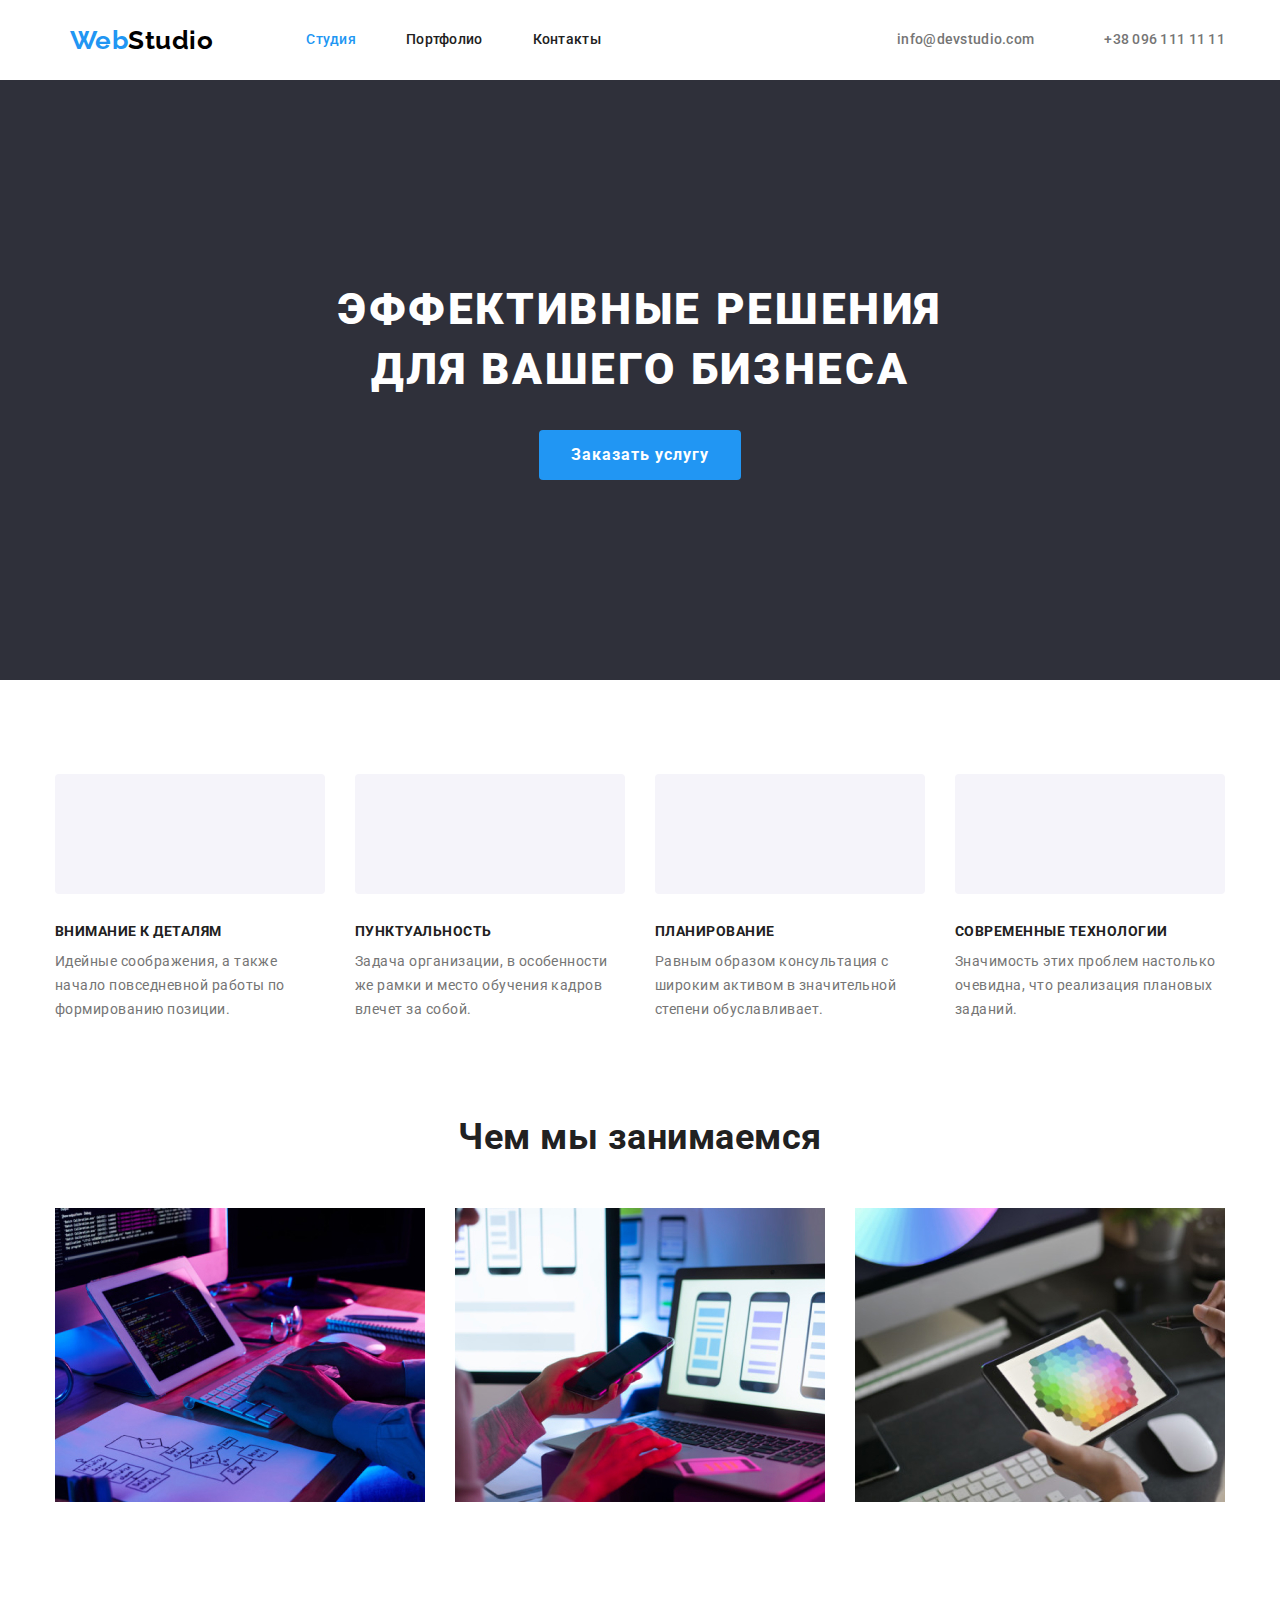
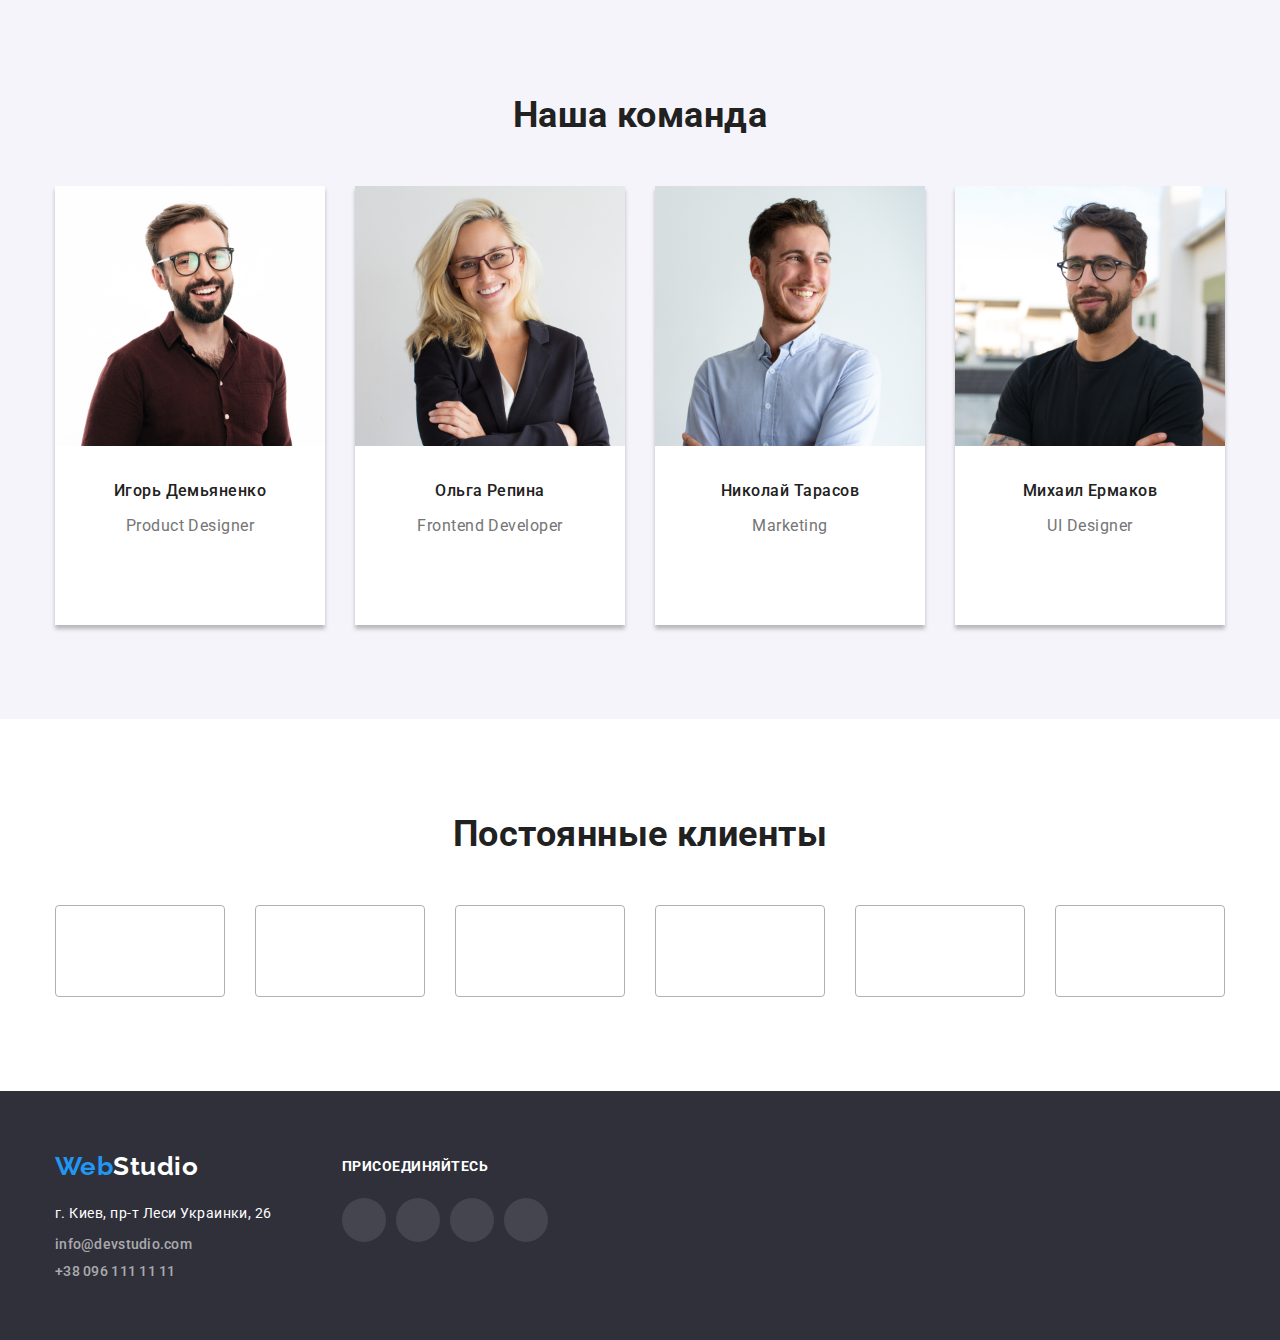
==== index.html @ ff14a5ec "inital commit" ====
<!DOCTYPE html>
<html lang="ru">

<head>
  <meta charset="UTF-8" />
  <meta http-equiv="X-UA-Compatible" content="IE=edge" />
  <meta name="viewport" content="width=device-width, initial-scale=1.0" />
  <title>Portfolio</title>
  <link href="https://fonts.googleapis.com/css2?family=Raleway:wght@700&family=Roboto:wght@400;500;700;900&display=swap"
    rel="stylesheet" />
  <link rel="stylesheet"
    href="https://cdnjs.cloudflare.com/ajax/libs/modern-normalize/1.0.0/modern-normalize.min.css" />
  <link rel="stylesheet" href="./css/styles.css" />
</head>

<body>
  <header>
    <div class="header-line">
      <div class="page-header container">
        <!--main navigation-->
        <nav class="container main-nav">
          <a class="logo" href="./index.html"><span class="logo-first">Web</span><span
              class="logo-second-header">Studio</span>
          </a>
          <ul class="site-nav list">
            <li class="item"><a href="" class="link current">Студия</a></li>
            <li class="item"><a href="./portfolio.html">Портфолио</a></li>
            <li class="item"><a href="">Контакты</a></li>
          </ul>
        </nav>
        <!--contact information-->
        <ul class="container contacts list">
          <li class="contact-info">
            <a class="address-link" href="mailto:info@devstudio.com">
              <svg class="address-icon">
                <use href="./images/photo-icons/sprite.svg#icon-envelope"></use>
              </svg>
              info@devstudio.com</a>
          </li>
          <li class="contact-info">
            <a class="address-link" href="tel:+380961111111">
              <svg class="address-icon-2">
                <use href="./images/photo-icons/sprite.svg#icon-smartphone"></use>
              </svg>
              +38 096 111 11 11</a>
          </li>
        </ul>
      </div>
    </div>
  </header>
  <main>
    <!--hero-->
    <section class="hero-section">
      <h1 class="hero-title">
        Эффективные решения <br />
        для вашего бизнеса
      </h1>
      <button type="button" class="button primary">Заказать услугу</button>
    </section>
    <!--necessary skills-->
    <section class="section">
      <div class="container">
        <h2 class="section-title visually-hidden">Необходимые навыки</h2>
        <ul class="skills list">
          <li class="skills-item">
            <div class="skills-item-img">
              <a href="" class="" target="_blank" rel="noopener noreferrer">
                <svg class="skills-item-svg" width="70" height="70">
                  <use href="./images/photo-icons/sprite.svg#icon-antenna"></use>
                </svg>
              </a>
            </div>
            <h3 class="title">Внимание к деталям</h3>
            <p class="necessary-skills">
              Идейные соображения, а также начало повседневной работы по
              формированию позиции.
            </p>
          </li>
          <li class="skills-item">
            <div class="skills-item-img">
              <a href="" class="" target="_blank" rel="noopener noreferrer">
                <svg class="skills-item-svg" width="70" height="70">
                  <use href="./images/photo-icons/sprite.svg#icon-clock"></use>
                </svg>
              </a>
            </div>
            <h3 class="title">Пунктуальность</h3>
            <p class="necessary-skills">
              Задача организации, в особенности же рамки и место обучения
              кадров влечет за собой.
            </p>
          </li>
          <li class="skills-item">
            <div class="skills-item-img">
              <a href="" class="" target="_blank" rel="noopener noreferrer">
                <svg class="skills-item-svg" width="70" height="70">
                  <use href="./images/photo-icons/sprite.svg#icon-diagram"></use>
                </svg>
              </a>
            </div>
            <h3 class="title">Планирование</h3>
            <p class="necessary-skills">
              Равным образом консультация с широким активом в значительной
              степени обуславливает.
            </p>
          </li>
          <li class="skills-item">
            <div class="skills-item-img">
              <a href="" class="" target="_blank" rel="noopener noreferrer">
                <svg class="skills-item-svg" width="70" height="70">
                  <use href="./images/photo-icons/sprite.svg#icon-astronaut"></use>
                </svg>
              </a>
            </div>
            <h3 class="title">Современные технологии</h3>
            <p class="necessary-skills">
              Значимость этих проблем настолько очевидна, что реализация
              плановых заданий.
            </p>
          </li>
        </ul>
      </div>
    </section>
    <!--main employments-->
    <section class="section-employments">
      <div class="container">
        <h2 class="section-title">Чем мы занимаемся</h2>
        <ul class="employments list">
          <li class="employments-item">
            <img src="./image/studia/photo1.img.jpg" alt="Иллюстрация верстки" width="370" />
          </li>
          <li class="employments-item">
            <img src="./image/studia/photo2.img.jpg" alt="Иллюстрация мобильного приложения" width="370" />
          </li>
          <li class="employments-item">
            <img src="./image/studia/photo3.img.jpg" alt="Иллюстрация применения стилей" width="370" />
          </li>
        </ul>
      </div>
    </section>
    <!--our team-->
    <section class="section team">
      <div class="container">
        <h2 class="section-title">Наша команда</h2>
        <ul class="team list">
          <li class="team-item">
            <img src="./image/studia/photo4.img.jpg" alt="" width="270" />
            <div class="team-text">
              <h3 class="list-title">Игорь Демьяненко</h3>
              <p class="team-about">Product Designer</p>
              <ul class="social-icons list">
                <li class="social-icons-item">
                  <a href="" class="social-icons-link" target="_blank" rel="noopener noreferrer">
                    <svg class="social-icons-svg">
                      <use href="./images/photo-icons/sprite.svg#icon-instagram"></use>
                    </svg>
                  </a>
                </li>
                <li class="social-icons-item">
                  <a href="" class="social-icons-link" target="_blank" rel="noopener noreferrer">
                    <svg class="social-icons-svg">
                      <use href="./images/photo-icons/sprite.svg#icon-twitter"></use>
                    </svg>
                  </a>
                </li>
                <li class="social-icons-item">
                  <a href="" class="social-icons-link" target="_blank" rel="noopener noreferrer">
                    <svg class="social-icons-svg">
                      <use href="./images/photo-icons/sprite.svg#icon-facebook"></use>
                    </svg>
                  </a>
                </li>
                <li class="social-icons-item">
                  <a href="" class="social-icons-link" target="_blank" rel="noopener noreferrer">
                    <svg class="social-icons-svg">
                      <use href="./images/photo-icons/sprite.svg#icon-linkedin"></use>
                    </svg>
                  </a>
                </li>
              </ul>
            </div>
          </li>
          <li class="team-item">
            <img src="./image/studia/photo5.img.jpg" alt="" width="270" />
            <div class="team-text">
              <h3 class="list-title">Ольга Репина</h3>
              <p class="team-about">Frontend Developer</p>
              <ul class="social-icons list">
                <li class="social-icons-item">
                  <a href="" class="social-icons-link" target="_blank" rel="noopener noreferrer">
                    <svg class="social-icons-svg">
                      <use href="./images/photo-icons/sprite.svg#icon-instagram"></use>
                    </svg>
                  </a>
                </li>
                <li class="social-icons-item">
                  <a href="" class="social-icons-link" target="_blank" rel="noopener noreferrer">
                    <svg class="social-icons-svg">
                      <use href="./images/photo-icons/sprite.svg#icon-twitter"></use>
                    </svg>
                  </a>
                </li>
                <li class="social-icons-item">
                  <a href="" class="social-icons-link" target="_blank" rel="noopener noreferrer">
                    <svg class="social-icons-svg">
                      <use href="./images/photo-icons/sprite.svg#icon-facebook"></use>
                    </svg>
                  </a>
                </li>
                <li class="social-icons-item">
                  <a href="" class="social-icons-link" target="_blank" rel="noopener noreferrer">
                    <svg class="social-icons-svg">
                      <use href="./images/photo-icons/sprite.svg#icon-linkedin"></use>
                    </svg>
                  </a>
                </li>
              </ul>
            </div>
          </li>
          <li class="team-item">
            <img src="./image/studia/photo6.img.jpg" alt="" width="270" />
            <div class="team-text">
              <h3 class="list-title">Николай Тарасов</h3>
              <p class="team-about">Marketing</p>
              <ul class="social-icons list">
                <li class="social-icons-item">
                  <a href="" class="social-icons-link" target="_blank" rel="noopener noreferrer">
                    <svg class="social-icons-svg">
                      <use href="./images/photo-icons/sprite.svg#icon-instagram"></use>
                    </svg>
                  </a>
                </li>
                <li class="social-icons-item">
                  <a href="" class="social-icons-link" target="_blank" rel="noopener noreferrer">
                    <svg class="social-icons-svg">
                      <use href="./images/photo-icons/sprite.svg#icon-twitter"></use>
                    </svg>
                  </a>
                </li>
                <li class="social-icons-item">
                  <a href="" class="social-icons-link" target="_blank" rel="noopener noreferrer">
                    <svg class="social-icons-svg">
                      <use href="./images/photo-icons/sprite.svg#icon-facebook"></use>
                    </svg>
                  </a>
                </li>
                <li class="social-icons-item">
                  <a href="" class="social-icons-link" target="_blank" rel="noopener noreferrer">
                    <svg class="social-icons-svg">
                      <use href="./images/photo-icons/sprite.svg#icon-linkedin"></use>
                    </svg>
                  </a>
                </li>
              </ul>
            </div>
          </li>
          <li class="team-item">
            <img src="./image/studia/photo7.img.jpg" alt="" width="270" />
            <div class="team-text">
              <h3 class="list-title">Михаил Ермаков</h3>
              <p class="team-about">UI Designer</p>
              <ul class="social-icons list">
                <li class="social-icons-item">
                  <a href="" class="social-icons-link" target="_blank" rel="noopener noreferrer">
                    <svg class="social-icons-svg">
                      <use href="./images/photo-icons/sprite.svg#icon-instagram"></use>
                    </svg>
                  </a>
                </li>
                <li class="social-icons-item">
                  <a href="" class="social-icons-link" target="_blank" rel="noopener noreferrer">
                    <svg class="social-icons-svg">
                      <use href="./images/photo-icons/sprite.svg#icon-twitter"></use>
                    </svg>
                  </a>
                </li>
                <li class="social-icons-item">
                  <a href="" class="social-icons-link" target="_blank" rel="noopener noreferrer">
                    <svg class="social-icons-svg">
                      <use href="./images/photo-icons/sprite.svg#icon-facebook"></use>
                    </svg>
                  </a>
                </li>
                <li class="social-icons-item">
                  <a href="" class="social-icons-link" target="_blank" rel="noopener noreferrer">
                    <svg class="social-icons-svg">
                      <use href="./images/photo-icons/sprite.svg#icon-linkedin"></use>
                    </svg>
                  </a>
                </li>
              </ul>
            </div>
          </li>
        </ul>
      </div>
      <!---->
    </section>
    <!--our clients-->
    <section class="section">
      <div class="container">
        <h2 class="section-title">Постоянные клиенты</h2>
        <ul class="our-clients list">
          <li class="our-clients-item">
            <a href="" class="our-clients-position">
              <svg class="our-clients-svg">
                <use href="./images/photo-icons/sprite.svg#icon-Logo"></use>
              </svg>
            </a>
          </li>
          <li class="our-clients-item">
            <a href="" class="our-clients-position">
              <svg class="our-clients-svg">
                <use href="./images/photo-icons/sprite.svg#icon-Logo-1"></use>
              </svg>
            </a>
          </li>
          <li class="our-clients-item">
            <a href="" class="our-clients-position">
              <svg class="our-clients-svg">
                <use href="./images/photo-icons/sprite.svg#icon-Logo-2"></use>
              </svg>
            </a>
          </li>
          <li class="our-clients-item">
            <a href="" class="our-clients-position">
              <svg class="our-clients-svg">
                <use href="./images/photo-icons/sprite.svg#icon-Logo-3"></use>
              </svg>
            </a>
          </li>
          <li class="our-clients-item">
            <a href="" class="our-clients-position">
              <svg class="our-clients-svg">
                <use href="./images/photo-icons/sprite.svg#icon-Logo-4"></use>
              </svg>
            </a>
          </li>
          <li class="our-clients-item">
            <a href="" class="our-clients-position">
              <svg class="our-clients-svg">
                <use href="./images/photo-icons/sprite.svg#icon-Logo-5"></use>
              </svg>
            </a>
          </li>
        </ul>
      </div>
    </section>
  </main>
  <footer class="footer">
    <div class="footer-line">
      <div class="footer-address">
        <a class="footer-logo" href="./index.html"><span class="logo-first">Web</span><span
            class="logo-second-footer">Studio</span></a>
        <!--contacts-->
        <address class="address">
          <p class="address-text">г. Киев, пр-т Леси Украинки, 26</p>
          <ul class="list address-item">
            <li class="address-item">
              <a href="mailto:info@devstudio.com">info@devstudio.com</a>
            </li>
            <li class="address-item">
              <a href="tel:+380961111111">+38 096 111 11 11</a>
            </li>
          </ul>
        </address>
      </div>
      <div class="footer-social-icons">
        <h3 class="title-icons">ПРИСОЕДИНЯЙТЕСЬ</h3>
        <ul class="social-icons list">
          <li class="social-icons-item">
            <a href="" class="footer-social-icons-link" target="_blank" rel="noopener noreferrer">
              <svg class="footer-social-icons-svg">
                <use href="./images/photo-icons/sprite.svg#icon-instagram"></use>
              </svg>
            </a>
          </li>
          <li class="social-icons-item">
            <a href="" class="footer-social-icons-link" target="_blank" rel="noopener noreferrer">
              <svg class="footer-social-icons-svg">
                <use href="./images/photo-icons/sprite.svg#icon-twitter"></use>
              </svg>
            </a>
          </li>
          <li class="social-icons-item">
            <a href="" class="footer-social-icons-link" target="_blank" rel="noopener noreferrer">
              <svg class="footer-social-icons-svg">
                <use href="./images/photo-icons/sprite.svg#icon-facebook"></use>
              </svg>
            </a>
          </li>
          <li class="social-icons-item">
            <a href="" class="footer-social-icons-link" target="_blank" rel="noopener noreferrer">
              <svg class="footer-social-icons-svg">
                <use href="./images/photo-icons/sprite.svg#icon-linkedin"></use>
              </svg>
            </a>
          </li>
        </ul>
      </div>
    </div>
  </footer>
</body>

</html>
---- css/styles.css ----
:root {
  --title-text-color: #212121;
  --primary-text-color: #757575;
  --accent-color: #2196f3;
  --primary-white-color: #fff;
  --primary-black-color: #000;
  --primary-background-color: #2f303a;
  --secondary-backgound: #f5f4fa;
}
html {
  box-sizing: border-box;
}
*,
*::before,
*::after {
  box-sizing: inherit;
}

body {
  color: var(--primary-text-color);
  font-family: Roboto, sans-serif;
  letter-spacing: 0.03em;
}
.visually-hidden {
  position: absolute !important;
  clip: rect(1px 1px 1px 1px);
  clip: rect(1px 1px 1px 1px);
  padding: 0 !important;
  border: 0 !important;
  height: 1px !important;
  width: 1px !important;
  overflow: hidden;
}
.container {
  width: 1200px;
  padding-left: 15px;
  padding-right: 15px;
  margin-left: auto;
  margin-right: auto;
}
/* Утилит */
.list {
  padding: 0;
  margin: 0;
  list-style: none;
}
/* logo */
.logo {
  display: block;
  font-family: Raleway, cursive;
  font-weight: 700;
  font-size: 26px;
  line-height: 1.19;
  text-decoration: none;
}
.logo-first {
  color: var(--accent-color);
}
.logo-second-header {
  color: var(--primary-black-color);
}
.logo-second-footer {
  color: var(--primary-white-color);
}
/* page header */
.header-line {
  background-color: var(--primary-white-color);
}
.page-header {
  display: flex;
  background-color: var(--primary-white-color);
}

.page-header .container {
  display: flex;
  align-items: center;
  justify-content: flex-end;
}
.main-nav {
  display: flex;
  justify-content: flex-start;
}

/* site nav */
.site-nav {
  display: flex;
  margin-left: 93px;
  margin-right: 33px;
}
.site-nav .item:not(:last-child) {
  margin-right: 50px;
}
.site-nav a {
  display: block;
  padding-top: 32px;
  padding-bottom: 32px;
  color: var(--title-text-color);
  font-style: normal;
  font-weight: 500;
  font-size: 14px;
  line-height: 1.14;
  letter-spacing: 0.02em;
  text-decoration: none;
}
.site-nav a:hover,
.site-nav a:focus {
  color: var(--accent-color);
}
.site-nav.list.address > a {
  margin-bottom: 9px;
}
.site-nav .link.current {
  color: var(--accent-color);
}
.contacts {
  display: flex;
}
.address-link {
  display: flex;
  padding-top: 32px;
  padding-bottom: 32px;
  color: var(--primary-text-color);
  font-weight: 500;
  font-size: 14px;
  line-height: 1.14;
  letter-spacing: 0.02em;
  text-decoration: none;
  align-items: center;
  justify-content: center;
}
.contacts a:hover,
.contacts a:focus {
  color: var(--accent-color);
}
.contact-info:not(:last-child) {
  margin-right: 50px;
}
.address-icon {
  width: 16px;
  height: 12px;
  margin-right: 10px;
  fill: rgba(117, 117, 117, 1);
  stroke: currentColor;
}
.address-icon-2 {
  width: 10px;
  height: 16px;
  margin-right: 10px;
  fill: rgba(117, 117, 117, 1);
  stroke: currentColor;
}
.main {
  border-top: 1px solid rgba(236, 236, 236, 1);
}
/* hero */
.hero-section {
  max-width: 1600px;
  height: 600px;
  margin-right: auto;
  margin-left: auto;
  padding-top: 200px;
  padding-bottom: 200px;
  background-image: linear-gradient(
      to right,
      rgba(47, 48, 58, 0.4),
      rgba(47, 48, 58, 0.4)
    ),
    url(../images/main-page/Img-hero.jpg);
  background-color: var(--primary-background-color);
  background-size: cover;
  text-align: center;
}
.hero-title {
  margin-top: 0;
  margin-bottom: 30px;
  color: var(--primary-white-color);
  font-weight: 900;
  font-size: 44px;
  line-height: 1.36;
  letter-spacing: 0.06em;
  text-transform: uppercase;
}
/* button */
.button {
  border-radius: 4px;
  padding: 10px 32px;
  color: var(--primary-white-color);
  background-color: var(--accent-color);
  font-family: Roboto;
  font-weight: 700;
  font-size: 16px;
  line-height: 1.87;
  letter-spacing: 0.06em;
  cursor: pointer;
  border: none;
}
.button.primary {
  color: var(--primary-white-color);
  background-color: var(--accent-color);
  border-color: var(--accent-color);
  font-family: Roboto;
}
.button.filter {
  padding: 6px 22px;
  background-color: var(--secondary-backgound);
  color: var(--title-text-color);
  font-weight: 500;
  font-size: 16px;
  line-height: 1.62;
  font-family: Roboto;
}
.button.filter:hover,
.button.filter:focus {
  background-color: var(--accent-color);
  color: var(--primary-white-color);
  border-color: var(--accent-color);
  box-shadow: 0px 2px 2px 0px rgba(0, 0, 0, 0.12);
  box-shadow: 0px 1px 2px 0px rgba(0, 0, 0, 0.08);
  box-shadow: 0px 3px 1px 0px rgba(0, 0, 0, 0.1);
}
/* section */
.section {
  padding-top: 94px;
  padding-bottom: 94px;
  justify-content: center;
}
.section-employments {
  padding-top: 0;
  padding-bottom: 94px;
}
.section.team {
  padding-top: 94px;
  padding-bottom: 94px;
  margin-bottom: 0;
  background-color: var(--secondary-backgound);
}
.title {
  margin-top: 0;
  margin-bottom: 10px;
}
.section-title {
  margin-top: 0;
  color: var(--title-text-color);
  font-weight: 700;
  font-size: 36px;
  line-height: 1.17;
  text-align: center;
  margin-bottom: 50px;
}
/* skills */
.skills .title {
  color: var(--title-text-color);
  font-weight: 700;
  font-size: 14px;
  line-height: 1.14;
  text-transform: uppercase;
}
.necessary-skills {
  font-size: 14px;
  line-height: 1.71;
}
.skills {
  display: flex;
}
.skills p {
  margin-top: 0;
  margin-bottom: 0;
}
.skills-item {
  width: 270px;
}
.skills-item:not(:last-child) {
  margin-right: 30px;
}
.skills-item-img {
  display: flex;
  justify-content: center;
  align-items: center;
  width: 270px;
  height: 120px;
  margin-bottom: 30px;
  background-color: var(--secondary-backgound);
  border-radius: 4px;
}
.skills-item-svg {
  color: var(--title-text-color);
}
/* emplouments*/
.employments {
  display: flex;
  justify-content: center;
}
.employments-item:not(:last-child) {
  margin-right: 30px;
  width: 370px;
}
/* team */
.team-about {
  margin-bottom: 16px;
  font-size: 16px;
  line-height: 1.19;
}
.list-title {
  margin-top: 0;
  color: var(--title-text-color);
  font-weight: 500;
  font-size: 16px;
  line-height: 1.19;
}
.team .list {
  display: flex;
  justify-content: center;
}
.team-item:not(:last-child) {
  margin-right: 30px;
}
.team-item {
  background-color: var(--primary-white-color);
  box-shadow: 0px 4px 4px 0px rgba(0, 0, 0, 0.25);
}
.team-text {
  padding: 30px;
  text-align: center;
}
.social-icons {
  display: inline-flex;
}
.social-icons-item:not(:last-child) {
  margin-right: 10px;
}
.social-icons-link {
  display: flex;
  align-items: center;
  justify-content: center;
  width: 44px;
  height: 44px;
  border-radius: 50%;
  background-color: var(--primary-white-color);
}
.social-icons-link:hover .social-icons-svg,
.social-icons-link:focus .social-icons-svg {
  width: 20px;
  height: 20px;
  fill: rgba(255, 255, 255, 1);
  background: rgba(33, 150, 243, 1);
}
.social-icons-link:hover,
.social-icons-link:focus {
  width: 44px;
  height: 44px;
  border-radius: 50%;
  background: rgba(33, 150, 243, 1);
}
.social-icons-svg {
  width: 20px;
  height: 20px;
  fill: #afb1b8;
}

/* our clients */
.our-clients {
  display: flex;
  align-items: center;
  justify-content: center;
}
.our-clients-item {
  width: 170px;
  height: 92px;
  border: 1px solid #afb1b8;
  border-radius: 4px;
}
.our-clients-position {
  display: flex;
  justify-content: center;
  align-items: center;
  width: 170px;
  height: 92px;
}
.our-clients-svg {
  width: 106px;
  height: 60px;
  fill: rgba(175, 177, 184, 1);
}
.our-clients-item:not(:last-child) {
  margin-right: 30px;
}
.our-clients-position:hover .our-clients-svg,
.our-clients-position:focus .our-clients-svg {
  fill: rgba(33, 150, 243, 1);
}
.our-clients-position:hover {
  border: 1px solid rgba(33, 150, 243, 1);
}
/* footer nav */
.footer-logo {
  display: block;
  margin-bottom: 20px;
  font-family: Raleway, cursive;
  font-weight: 700;
  font-size: 26px;
  line-height: 1.19;
  text-decoration: none;
}
.address-text {
  color: var(--primary-white-color);
  font-style: normal;
  margin-top: 20px;
  margin-bottom: 9px;
  font-family: Roboto;
  font-size: 14px;
  line-height: 1.7;
}
.address a {
  padding-top: 0;
  padding-bottom: 0pt;
  margin-left: 0;
  color: rgba(255, 255, 255, 0.6);
  font-style: normal;
  font-weight: 500;
  font-size: 14px;
  line-height: 1.14;
  letter-spacing: 0.02em;
  text-decoration: none;
}
.address-item:not(:last-child) {
  margin-bottom: 9px;
}
.address a:hover,
.address a:focus {
  color: var(--accent-color);
}
.footer {
  background-color: var(--primary-background-color);
}
.footer-line {
  width: 1200px;
  padding-left: 15px;
  padding-right: 15px;
  padding-top: 60px;
  padding-bottom: 60px;
  margin-right: auto;
  margin-left: auto;
  display: flex;
}
.footer-address {
  margin-right: 70px;
}
.title-icons {
  margin-top: 0;
  margin-bottom: 20px;
  padding-top: 8px;
  padding-bottom: 3px;
  font-weight: bold;
  font-size: 14px;
  line-height: 1.14;
  text-transform: uppercase;
  color: var(--primary-white-color);
}
.footer-social-icons-svg {
  width: 20px;
  height: 20px;
  fill: var(--primary-white-color);
}
.footer-social-icons-link {
  display: flex;
  align-items: center;
  justify-content: center;
  width: 44px;
  height: 44px;
  border-radius: 50%;
  background-color: rgba(255, 255, 255, 0.1);
}
.footer-social-icons-link:hover .footer-social-icons-svg,
.footer-social-icons-link:focus .footer-social-icons-svg {
  width: 20px;
  height: 20px;
  fill: rgba(255, 255, 255, 1);
  background: rgba(33, 150, 243, 1);
}
.footer-social-icons-link:hover,
.footer-social-icons-link:focus {
  width: 44px;
  height: 44px;
  border-radius: 50%;
  background: rgba(33, 150, 243, 1);
}

/* portfolio */
.list-title-portfolio {
  color: var(--title-text-color);
  font-weight: 700;
  font-size: 18px;
  line-height: 2;
  letter-spacing: 0.06em;
}
.portfolio-about {
  font-size: 16px;
  line-height: 1.87;
  color: var(--primary-text-color);
}
.section.portfolio {
  margin-bottom: 94px;
  background-color: #e5e5e5;
}
.filter.list {
  display: flex;
  margin-bottom: 50px;
}
.filter.list .list-title:not(:last-child) {
  margin-right: 8px;
}

.portfolio.list img {
  margin-bottom: 0px;
}
.portfolio.list h3 {
  margin-top: 0;
  margin-bottom: 4px;
}
.portfolio.list p {
  margin-top: 0;
  margin-bottom: 0;
}
.portfolio {
  display: flex;
  flex-wrap: wrap;
  justify-content: center;
}
.cards-item {
}
.cards-link {
  display: inline-block;
  text-decoration: none;
}
.cards-img {
}
.portfolio-item {
  width: 370px;
  margin-right: 30px;
  margin-bottom: 30px;
}
.cards-link:hover,
.cards-link:focus {
  box-shadow: 0px 4px 4px 0px rgba(0, 0, 0, 0.25);
}
.portfolio-item:nth-child(3n) {
  margin-right: 0;
}
.portfolio-item:nth-last-child(-n + 3) {
  margin-bottom: 0;
}
.box {
  border-bottom: 1px solid rgba(238, 238, 238, 1);
  border-left: 1px solid rgba(238, 238, 238, 1);
  border-right: 1px solid rgba(238, 238, 238, 1);
  box-sizing: border-box;
  padding: 20px 24px;
}
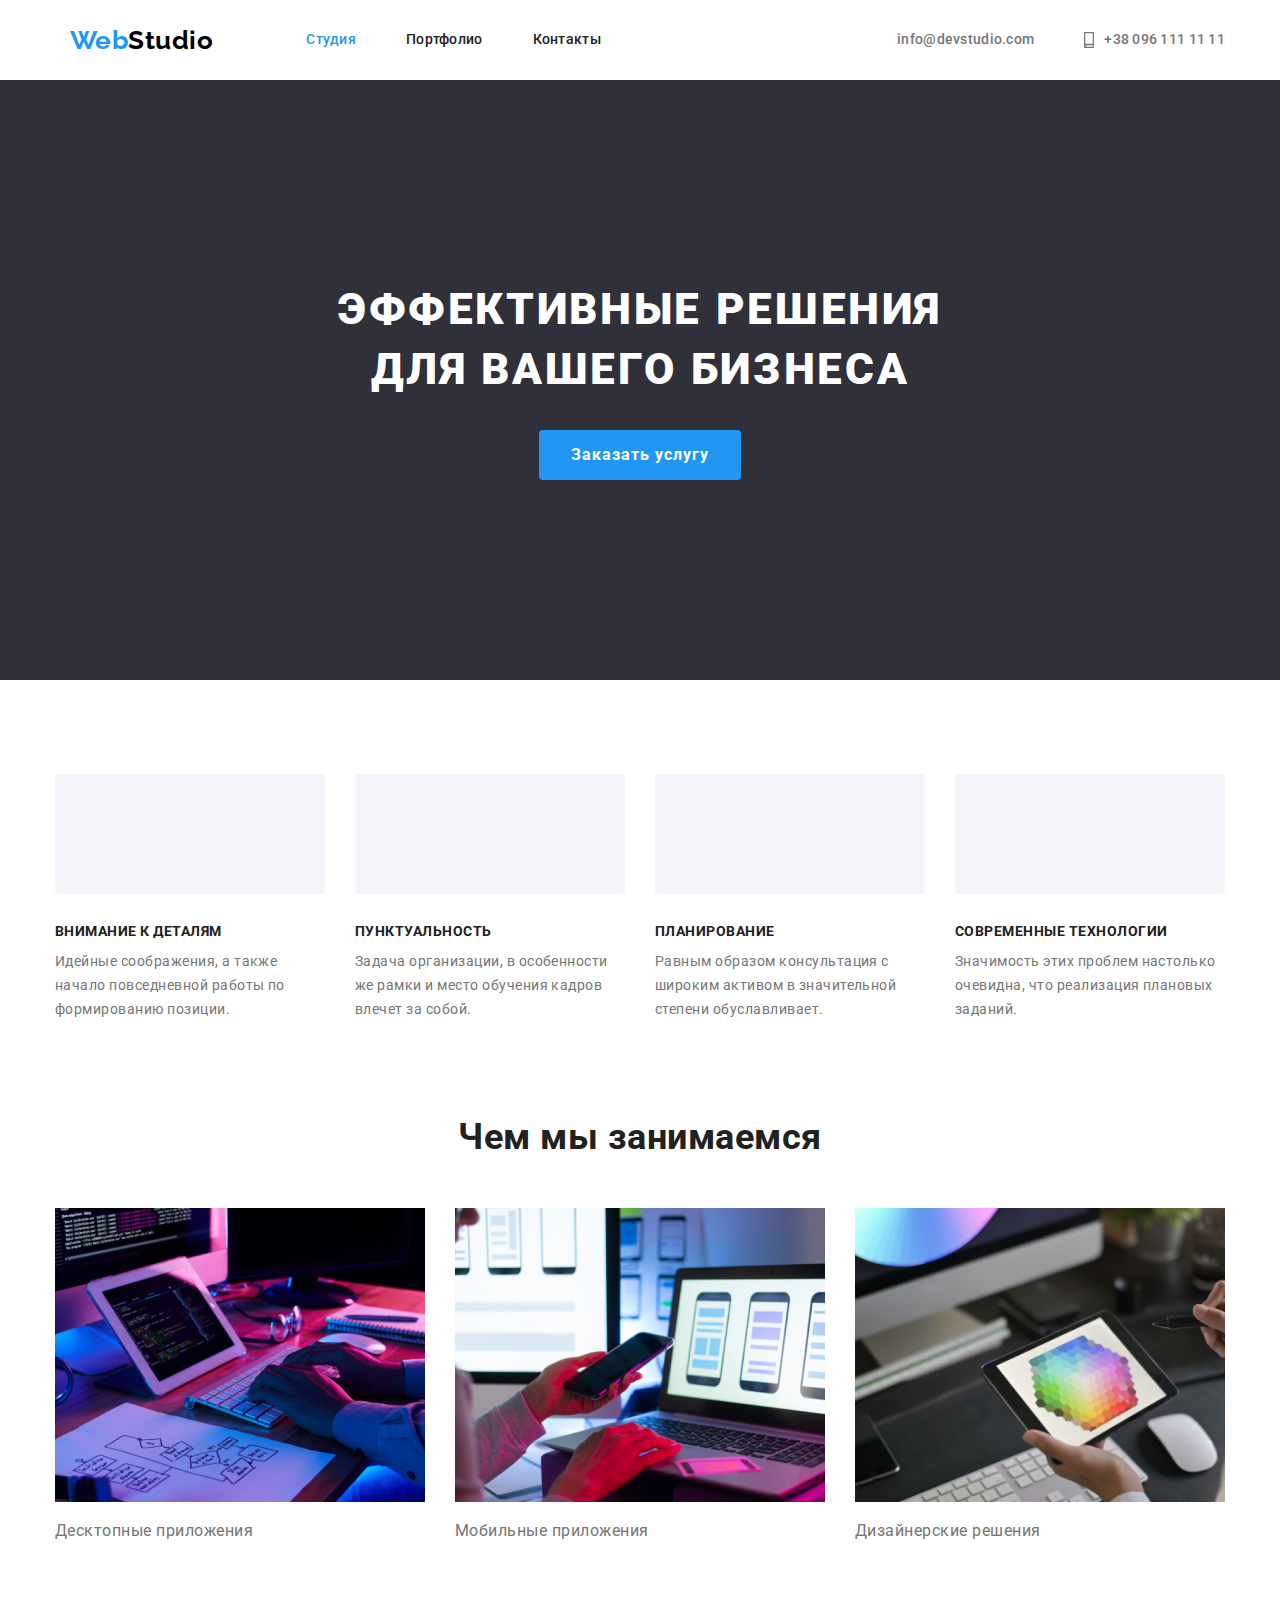
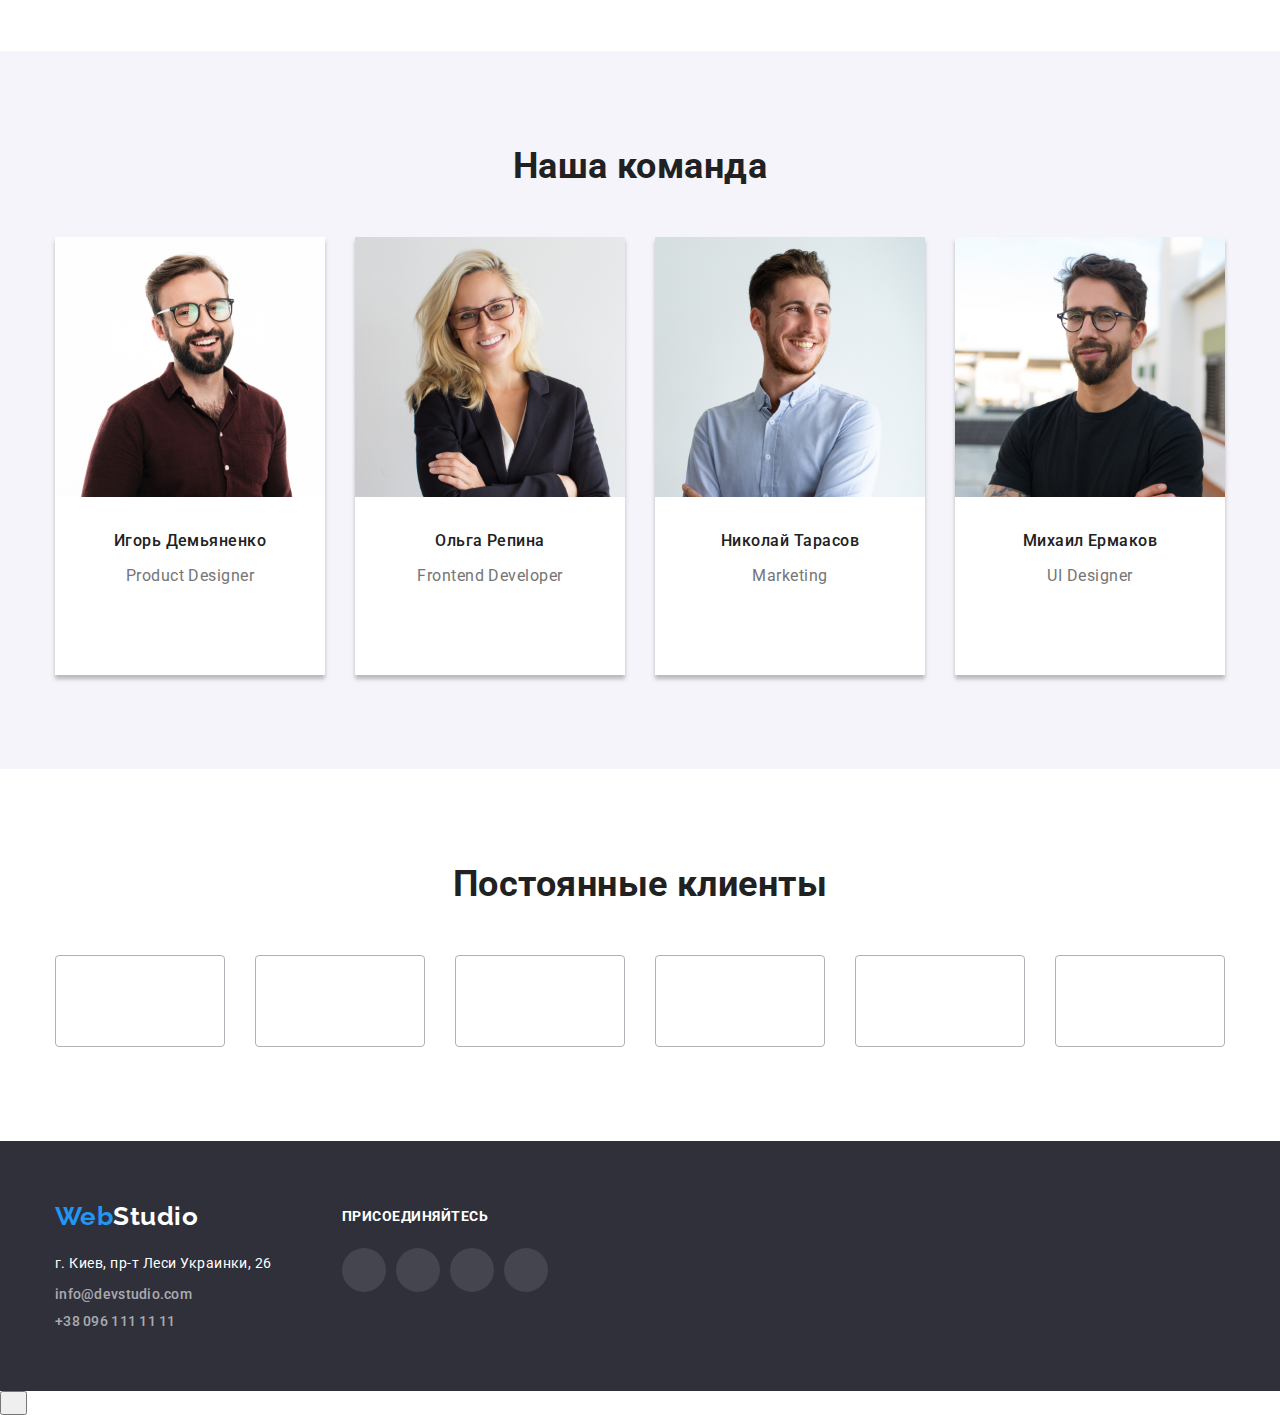
==== commit f10b5e7b: "commit" ====
--- a/index.html
+++ b/index.html
@@ -33,14 +33,14 @@
           <li class="contact-info">
             <a class="address-link" href="mailto:info@devstudio.com">
               <svg class="address-icon">
-                <use href="./images/photo-icons/sprite.svg#icon-envelope"></use>
+                <use href="./image/photo-icons/sprite.svg#icon-envelope"></use>
               </svg>
               info@devstudio.com</a>
           </li>
           <li class="contact-info">
             <a class="address-link" href="tel:+380961111111">
               <svg class="address-icon-2">
-                <use href="./images/photo-icons/sprite.svg#icon-smartphone"></use>
+                <use href="./image/photo-icons/sprite.svg#icon-smartphone"></use>
               </svg>
               +38 096 111 11 11</a>
           </li>
@@ -55,7 +55,9 @@
         Эффективные решения <br />
         для вашего бизнеса
       </h1>
-      <button type="button" class="button primary">Заказать услугу</button>
+      <button data-modal-open type="button" class="button primary button-close-imput">
+        Заказать услугу
+      </button>
     </section>
     <!--necessary skills-->
     <section class="section">
@@ -66,7 +68,7 @@
             <div class="skills-item-img">
               <a href="" class="" target="_blank" rel="noopener noreferrer">
                 <svg class="skills-item-svg" width="70" height="70">
-                  <use href="./images/photo-icons/sprite.svg#icon-antenna"></use>
+                  <use href="./image/photo-icons/sprite.svg#icon-antenna"></use>
                 </svg>
               </a>
             </div>
@@ -80,7 +82,7 @@
             <div class="skills-item-img">
               <a href="" class="" target="_blank" rel="noopener noreferrer">
                 <svg class="skills-item-svg" width="70" height="70">
-                  <use href="./images/photo-icons/sprite.svg#icon-clock"></use>
+                  <use href="./image/photo-icons/sprite.svg#icon-clock"></use>
                 </svg>
               </a>
             </div>
@@ -94,7 +96,7 @@
             <div class="skills-item-img">
               <a href="" class="" target="_blank" rel="noopener noreferrer">
                 <svg class="skills-item-svg" width="70" height="70">
-                  <use href="./images/photo-icons/sprite.svg#icon-diagram"></use>
+                  <use href="./image/photo-icons/sprite.svg#icon-diagram"></use>
                 </svg>
               </a>
             </div>
@@ -108,7 +110,7 @@
             <div class="skills-item-img">
               <a href="" class="" target="_blank" rel="noopener noreferrer">
                 <svg class="skills-item-svg" width="70" height="70">
-                  <use href="./images/photo-icons/sprite.svg#icon-astronaut"></use>
+                  <use href="./image/photo-icons/sprite.svg#icon-astronaut"></use>
                 </svg>
               </a>
             </div>
@@ -128,12 +130,21 @@
         <ul class="employments list">
           <li class="employments-item">
             <img src="./image/studia/photo1.img.jpg" alt="Иллюстрация верстки" width="370" />
+            <div class="employments-about">
+              <p class="employments-about-text">Десктопные приложения</p>
+            </div>
           </li>
           <li class="employments-item">
             <img src="./image/studia/photo2.img.jpg" alt="Иллюстрация мобильного приложения" width="370" />
+            <div class="employments-about">
+              <p class="employments-about-text">Мобильные приложения</p>
+            </div>
           </li>
           <li class="employments-item">
             <img src="./image/studia/photo3.img.jpg" alt="Иллюстрация применения стилей" width="370" />
+            <div class="employments-about">
+              <p class="employments-about-text">Дизайнерские решения</p>
+            </div>
           </li>
         </ul>
       </div>
@@ -152,28 +163,28 @@
                 <li class="social-icons-item">
                   <a href="" class="social-icons-link" target="_blank" rel="noopener noreferrer">
                     <svg class="social-icons-svg">
-                      <use href="./images/photo-icons/sprite.svg#icon-instagram"></use>
-                    </svg>
-                  </a>
-                </li>
-                <li class="social-icons-item">
-                  <a href="" class="social-icons-link" target="_blank" rel="noopener noreferrer">
-                    <svg class="social-icons-svg">
-                      <use href="./images/photo-icons/sprite.svg#icon-twitter"></use>
-                    </svg>
-                  </a>
-                </li>
-                <li class="social-icons-item">
-                  <a href="" class="social-icons-link" target="_blank" rel="noopener noreferrer">
-                    <svg class="social-icons-svg">
-                      <use href="./images/photo-icons/sprite.svg#icon-facebook"></use>
-                    </svg>
-                  </a>
-                </li>
-                <li class="social-icons-item">
-                  <a href="" class="social-icons-link" target="_blank" rel="noopener noreferrer">
-                    <svg class="social-icons-svg">
-                      <use href="./images/photo-icons/sprite.svg#icon-linkedin"></use>
+                      <use href="./image/photo-icons/sprite.svg#icon-instagram"></use>
+                    </svg>
+                  </a>
+                </li>
+                <li class="social-icons-item">
+                  <a href="" class="social-icons-link" target="_blank" rel="noopener noreferrer">
+                    <svg class="social-icons-svg">
+                      <use href="./image/photo-icons/sprite.svg#icon-twitter"></use>
+                    </svg>
+                  </a>
+                </li>
+                <li class="social-icons-item">
+                  <a href="" class="social-icons-link" target="_blank" rel="noopener noreferrer">
+                    <svg class="social-icons-svg">
+                      <use href="./image/photo-icons/sprite.svg#icon-facebook"></use>
+                    </svg>
+                  </a>
+                </li>
+                <li class="social-icons-item">
+                  <a href="" class="social-icons-link" target="_blank" rel="noopener noreferrer">
+                    <svg class="social-icons-svg">
+                      <use href="./image/photo-icons/sprite.svg#icon-linkedin"></use>
                     </svg>
                   </a>
                 </li>
@@ -189,28 +200,28 @@
                 <li class="social-icons-item">
                   <a href="" class="social-icons-link" target="_blank" rel="noopener noreferrer">
                     <svg class="social-icons-svg">
-                      <use href="./images/photo-icons/sprite.svg#icon-instagram"></use>
-                    </svg>
-                  </a>
-                </li>
-                <li class="social-icons-item">
-                  <a href="" class="social-icons-link" target="_blank" rel="noopener noreferrer">
-                    <svg class="social-icons-svg">
-                      <use href="./images/photo-icons/sprite.svg#icon-twitter"></use>
-                    </svg>
-                  </a>
-                </li>
-                <li class="social-icons-item">
-                  <a href="" class="social-icons-link" target="_blank" rel="noopener noreferrer">
-                    <svg class="social-icons-svg">
-                      <use href="./images/photo-icons/sprite.svg#icon-facebook"></use>
-                    </svg>
-                  </a>
-                </li>
-                <li class="social-icons-item">
-                  <a href="" class="social-icons-link" target="_blank" rel="noopener noreferrer">
-                    <svg class="social-icons-svg">
-                      <use href="./images/photo-icons/sprite.svg#icon-linkedin"></use>
+                      <use href="./image/photo-icons/sprite.svg#icon-instagram"></use>
+                    </svg>
+                  </a>
+                </li>
+                <li class="social-icons-item">
+                  <a href="" class="social-icons-link" target="_blank" rel="noopener noreferrer">
+                    <svg class="social-icons-svg">
+                      <use href="./image/photo-icons/sprite.svg#icon-twitter"></use>
+                    </svg>
+                  </a>
+                </li>
+                <li class="social-icons-item">
+                  <a href="" class="social-icons-link" target="_blank" rel="noopener noreferrer">
+                    <svg class="social-icons-svg">
+                      <use href="./image/photo-icons/sprite.svg#icon-facebook"></use>
+                    </svg>
+                  </a>
+                </li>
+                <li class="social-icons-item">
+                  <a href="" class="social-icons-link" target="_blank" rel="noopener noreferrer">
+                    <svg class="social-icons-svg">
+                      <use href="./image/photo-icons/sprite.svg#icon-linkedin"></use>
                     </svg>
                   </a>
                 </li>
@@ -226,28 +237,28 @@
                 <li class="social-icons-item">
                   <a href="" class="social-icons-link" target="_blank" rel="noopener noreferrer">
                     <svg class="social-icons-svg">
-                      <use href="./images/photo-icons/sprite.svg#icon-instagram"></use>
-                    </svg>
-                  </a>
-                </li>
-                <li class="social-icons-item">
-                  <a href="" class="social-icons-link" target="_blank" rel="noopener noreferrer">
-                    <svg class="social-icons-svg">
-                      <use href="./images/photo-icons/sprite.svg#icon-twitter"></use>
-                    </svg>
-                  </a>
-                </li>
-                <li class="social-icons-item">
-                  <a href="" class="social-icons-link" target="_blank" rel="noopener noreferrer">
-                    <svg class="social-icons-svg">
-                      <use href="./images/photo-icons/sprite.svg#icon-facebook"></use>
-                    </svg>
-                  </a>
-                </li>
-                <li class="social-icons-item">
-                  <a href="" class="social-icons-link" target="_blank" rel="noopener noreferrer">
-                    <svg class="social-icons-svg">
-                      <use href="./images/photo-icons/sprite.svg#icon-linkedin"></use>
+                      <use href="./image/photo-icons/sprite.svg#icon-instagram"></use>
+                    </svg>
+                  </a>
+                </li>
+                <li class="social-icons-item">
+                  <a href="" class="social-icons-link" target="_blank" rel="noopener noreferrer">
+                    <svg class="social-icons-svg">
+                      <use href="./image/photo-icons/sprite.svg#icon-twitter"></use>
+                    </svg>
+                  </a>
+                </li>
+                <li class="social-icons-item">
+                  <a href="" class="social-icons-link" target="_blank" rel="noopener noreferrer">
+                    <svg class="social-icons-svg">
+                      <use href="./image/photo-icons/sprite.svg#icon-facebook"></use>
+                    </svg>
+                  </a>
+                </li>
+                <li class="social-icons-item">
+                  <a href="" class="social-icons-link" target="_blank" rel="noopener noreferrer">
+                    <svg class="social-icons-svg">
+                      <use href="./image/photo-icons/sprite.svg#icon-linkedin"></use>
                     </svg>
                   </a>
                 </li>
@@ -263,28 +274,28 @@
                 <li class="social-icons-item">
                   <a href="" class="social-icons-link" target="_blank" rel="noopener noreferrer">
                     <svg class="social-icons-svg">
-                      <use href="./images/photo-icons/sprite.svg#icon-instagram"></use>
-                    </svg>
-                  </a>
-                </li>
-                <li class="social-icons-item">
-                  <a href="" class="social-icons-link" target="_blank" rel="noopener noreferrer">
-                    <svg class="social-icons-svg">
-                      <use href="./images/photo-icons/sprite.svg#icon-twitter"></use>
-                    </svg>
-                  </a>
-                </li>
-                <li class="social-icons-item">
-                  <a href="" class="social-icons-link" target="_blank" rel="noopener noreferrer">
-                    <svg class="social-icons-svg">
-                      <use href="./images/photo-icons/sprite.svg#icon-facebook"></use>
-                    </svg>
-                  </a>
-                </li>
-                <li class="social-icons-item">
-                  <a href="" class="social-icons-link" target="_blank" rel="noopener noreferrer">
-                    <svg class="social-icons-svg">
-                      <use href="./images/photo-icons/sprite.svg#icon-linkedin"></use>
+                      <use href="./image/photo-icons/sprite.svg#icon-instagram"></use>
+                    </svg>
+                  </a>
+                </li>
+                <li class="social-icons-item">
+                  <a href="" class="social-icons-link" target="_blank" rel="noopener noreferrer">
+                    <svg class="social-icons-svg">
+                      <use href="./image/photo-icons/sprite.svg#icon-twitter"></use>
+                    </svg>
+                  </a>
+                </li>
+                <li class="social-icons-item">
+                  <a href="" class="social-icons-link" target="_blank" rel="noopener noreferrer">
+                    <svg class="social-icons-svg">
+                      <use href="./image/photo-icons/sprite.svg#icon-facebook"></use>
+                    </svg>
+                  </a>
+                </li>
+                <li class="social-icons-item">
+                  <a href="" class="social-icons-link" target="_blank" rel="noopener noreferrer">
+                    <svg class="social-icons-svg">
+                      <use href="./image/photo-icons/sprite.svg#icon-linkedin"></use>
                     </svg>
                   </a>
                 </li>
@@ -303,42 +314,42 @@
           <li class="our-clients-item">
             <a href="" class="our-clients-position">
               <svg class="our-clients-svg">
-                <use href="./images/photo-icons/sprite.svg#icon-Logo"></use>
-              </svg>
-            </a>
-          </li>
-          <li class="our-clients-item">
-            <a href="" class="our-clients-position">
-              <svg class="our-clients-svg">
-                <use href="./images/photo-icons/sprite.svg#icon-Logo-1"></use>
-              </svg>
-            </a>
-          </li>
-          <li class="our-clients-item">
-            <a href="" class="our-clients-position">
-              <svg class="our-clients-svg">
-                <use href="./images/photo-icons/sprite.svg#icon-Logo-2"></use>
-              </svg>
-            </a>
-          </li>
-          <li class="our-clients-item">
-            <a href="" class="our-clients-position">
-              <svg class="our-clients-svg">
-                <use href="./images/photo-icons/sprite.svg#icon-Logo-3"></use>
-              </svg>
-            </a>
-          </li>
-          <li class="our-clients-item">
-            <a href="" class="our-clients-position">
-              <svg class="our-clients-svg">
-                <use href="./images/photo-icons/sprite.svg#icon-Logo-4"></use>
-              </svg>
-            </a>
-          </li>
-          <li class="our-clients-item">
-            <a href="" class="our-clients-position">
-              <svg class="our-clients-svg">
-                <use href="./images/photo-icons/sprite.svg#icon-Logo-5"></use>
+                <use href="./image/photo-icons/sprite.svg#icon-Logo-one"></use>
+              </svg>
+            </a>
+          </li>
+          <li class="our-clients-item">
+            <a href="" class="our-clients-position">
+              <svg class="our-clients-svg">
+                <use href="./image/photo-icons/sprite.svg#icon-Logo-two"></use>
+              </svg>
+            </a>
+          </li>
+          <li class="our-clients-item">
+            <a href="" class="our-clients-position">
+              <svg class="our-clients-svg">
+                <use href="./image/photo-icons/sprite.svg#icon-Logo-three"></use>
+              </svg>
+            </a>
+          </li>
+          <li class="our-clients-item">
+            <a href="" class="our-clients-position">
+              <svg class="our-clients-svg">
+                <use href="./image/photo-icons/sprite.svg#icon-Logo-four"></use>
+              </svg>
+            </a>
+          </li>
+          <li class="our-clients-item">
+            <a href="" class="our-clients-position">
+              <svg class="our-clients-svg">
+                <use href="./image/photo-icons/sprite.svg#icon-Logo-five"></use>
+              </svg>
+            </a>
+          </li>
+          <li class="our-clients-item">
+            <a href="" class="our-clients-position">
+              <svg class="our-clients-svg">
+                <use href="./image/photo-icons/sprite.svg#icon-Logo-six"></use>
               </svg>
             </a>
           </li>
@@ -370,28 +381,28 @@
           <li class="social-icons-item">
             <a href="" class="footer-social-icons-link" target="_blank" rel="noopener noreferrer">
               <svg class="footer-social-icons-svg">
-                <use href="./images/photo-icons/sprite.svg#icon-instagram"></use>
+                <use href="./image/photo-icons/sprite.svg#icon-instagram"></use>
               </svg>
             </a>
           </li>
           <li class="social-icons-item">
             <a href="" class="footer-social-icons-link" target="_blank" rel="noopener noreferrer">
               <svg class="footer-social-icons-svg">
-                <use href="./images/photo-icons/sprite.svg#icon-twitter"></use>
+                <use href="./image/photo-icons/sprite.svg#icon-twitter"></use>
               </svg>
             </a>
           </li>
           <li class="social-icons-item">
             <a href="" class="footer-social-icons-link" target="_blank" rel="noopener noreferrer">
               <svg class="footer-social-icons-svg">
-                <use href="./images/photo-icons/sprite.svg#icon-facebook"></use>
+                <use href="./image/photo-icons/sprite.svg#icon-facebook"></use>
               </svg>
             </a>
           </li>
           <li class="social-icons-item">
             <a href="" class="footer-social-icons-link" target="_blank" rel="noopener noreferrer">
               <svg class="footer-social-icons-svg">
-                <use href="./images/photo-icons/sprite.svg#icon-linkedin"></use>
+                <use href="./image/photo-icons/sprite.svg#icon-linkedin"></use>
               </svg>
             </a>
           </li>
@@ -399,6 +410,16 @@
       </div>
     </div>
   </footer>
+  <div class="backdrop is-hidden" data-modal>
+    <div class="modal">
+      <button data-modal-close type="button" class="button-close">
+        <svg class="button-close-svg" width="11" height="11">
+          <use href="./image/photo-icons/sprite.svg#icon-Vector"></use>
+        </svg>
+      </button>
+    </div>
+  </div>
+  <script src="./js/modal.js"></script>
 </body>
 
 </html>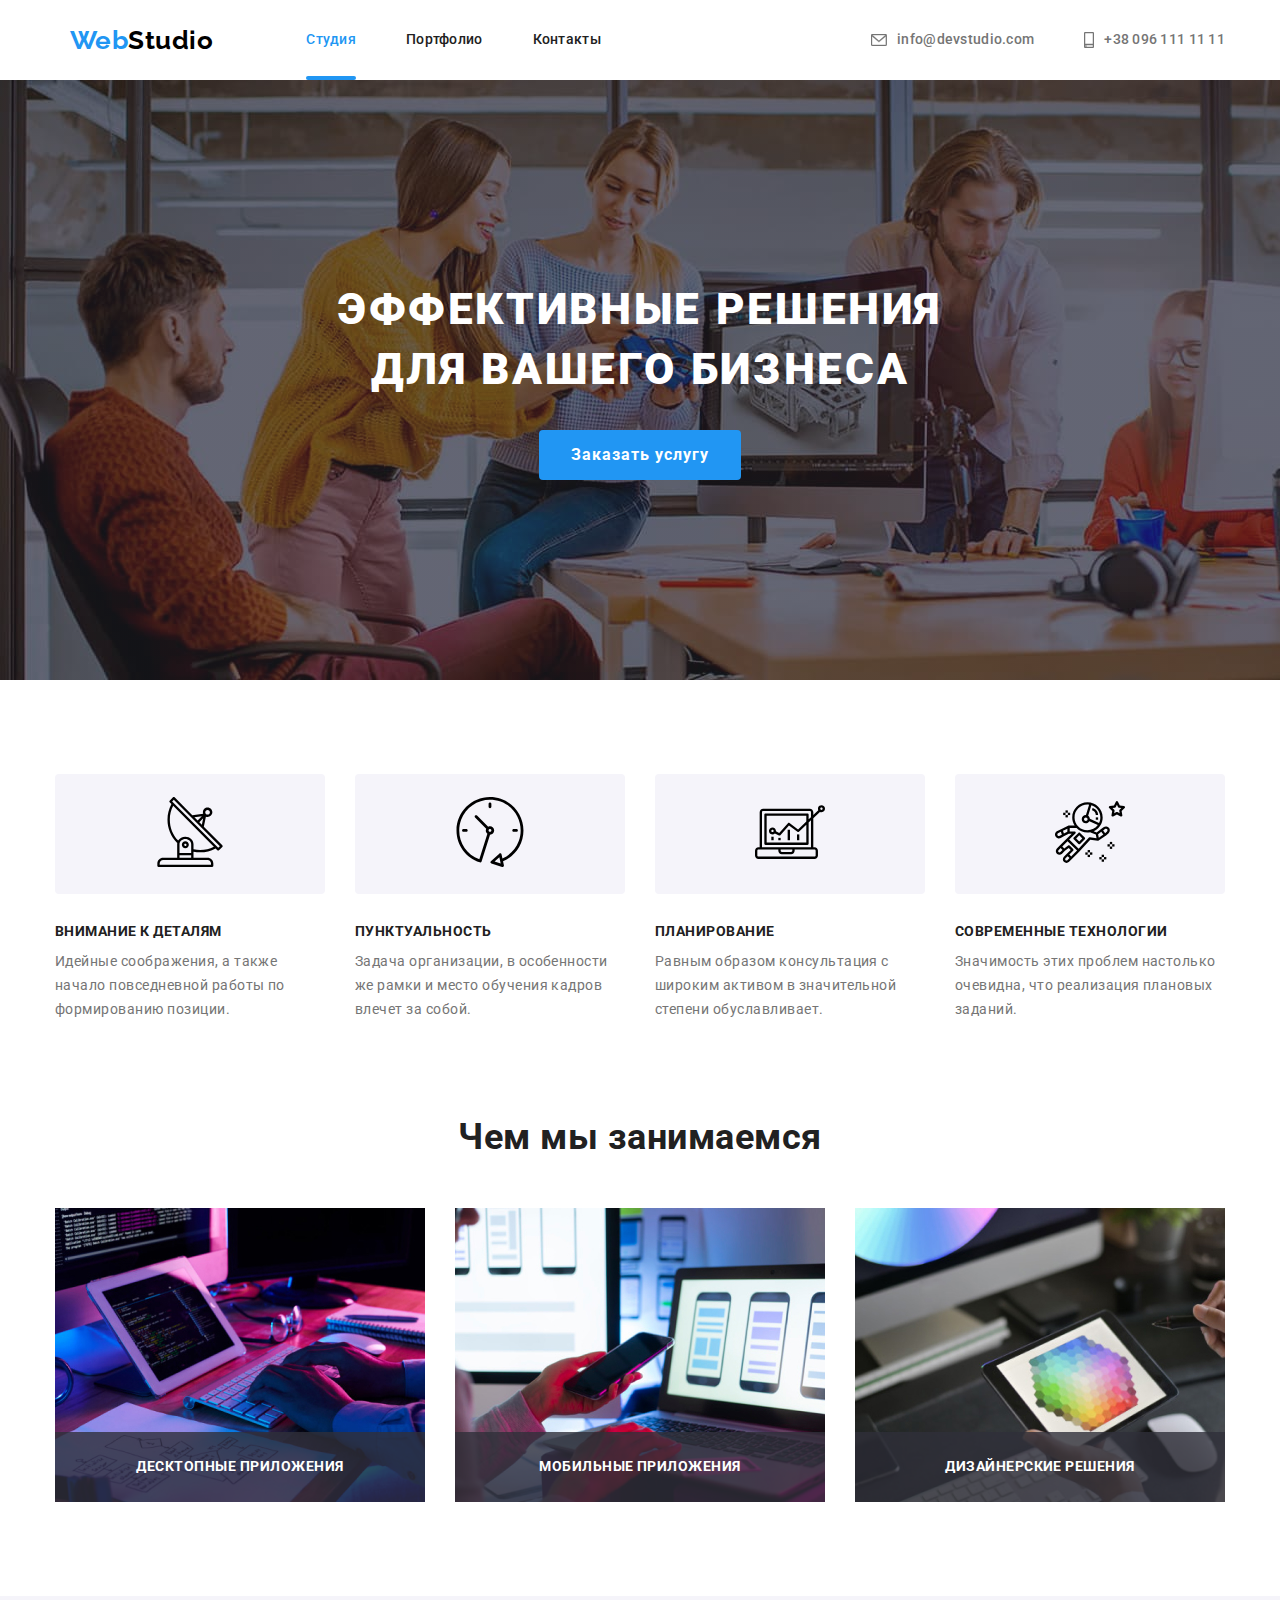
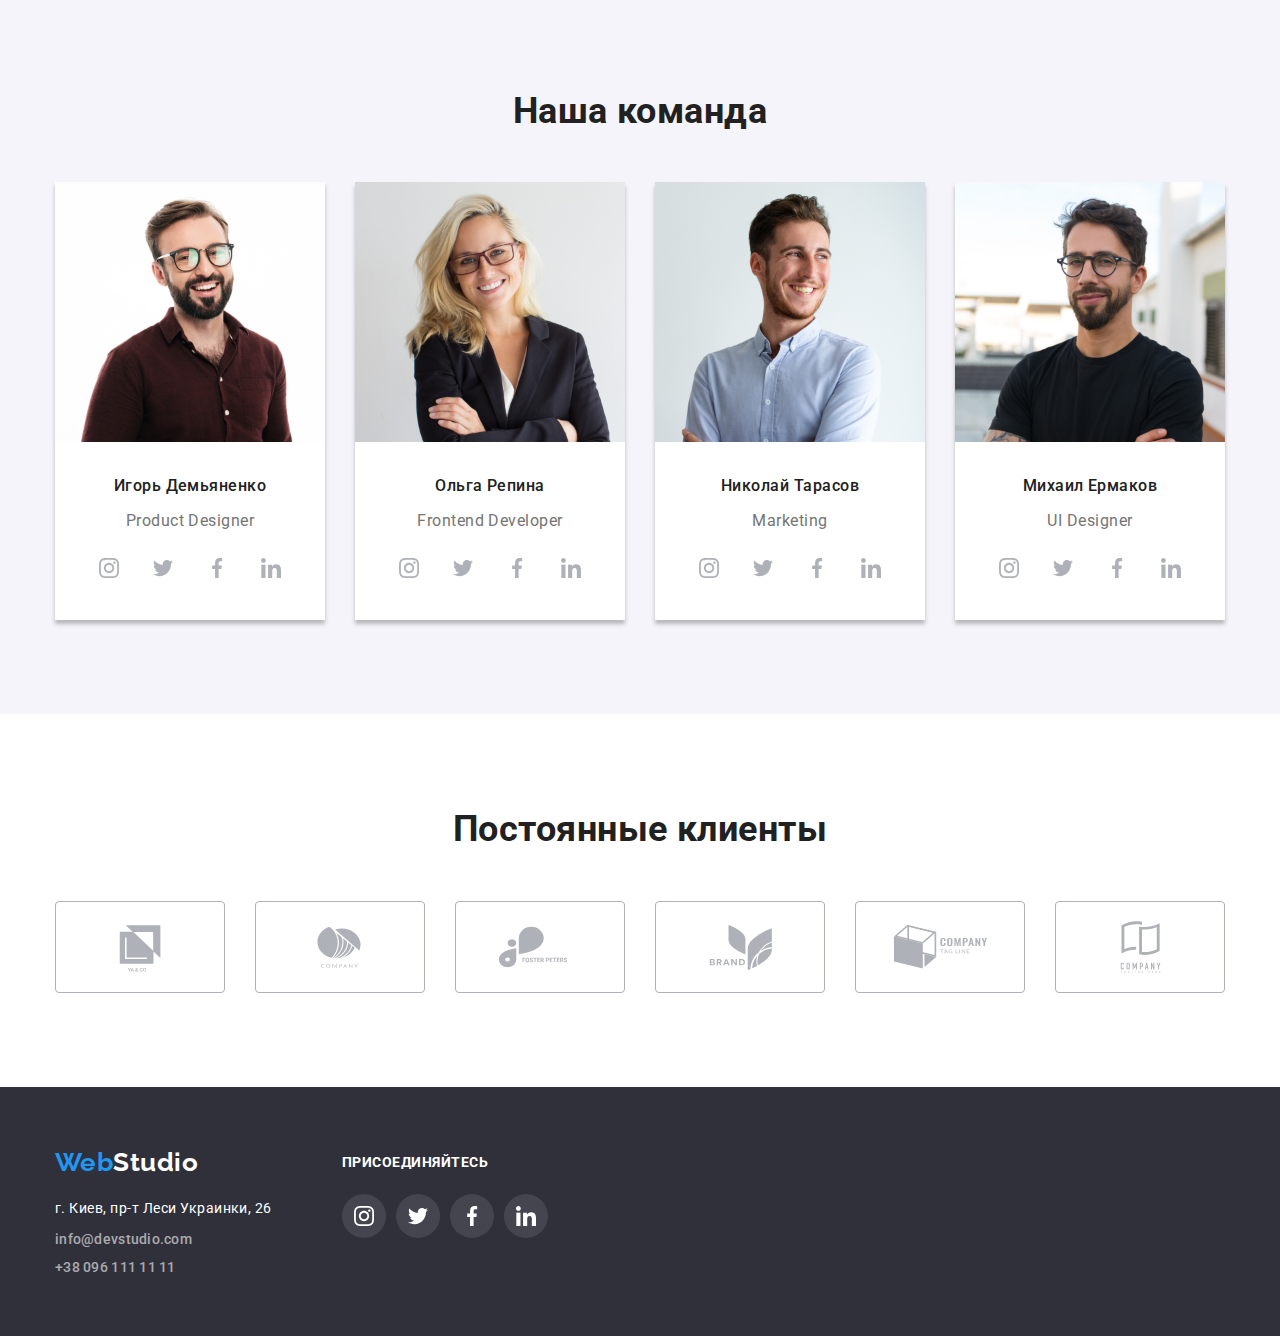
==== commit eb177a12: "commit sprite 2" ====
--- a/index.html
+++ b/index.html
@@ -33,7 +33,7 @@
           <li class="contact-info">
             <a class="address-link" href="mailto:info@devstudio.com">
               <svg class="address-icon">
-                <use href="./image/photo-icons/sprite.svg#icon-envelope"></use>
+                <use href="./image/photo-icons/sprite.svg#icon-envelope-hover"></use>
               </svg>
               info@devstudio.com</a>
           </li>
@@ -68,7 +68,7 @@
             <div class="skills-item-img">
               <a href="" class="" target="_blank" rel="noopener noreferrer">
                 <svg class="skills-item-svg" width="70" height="70">
-                  <use href="./image/photo-icons/sprite.svg#icon-antenna"></use>
+                  <use href="./image/photo-icons/sprite.svg#icon-antenna-1"></use>
                 </svg>
               </a>
             </div>
@@ -82,7 +82,7 @@
             <div class="skills-item-img">
               <a href="" class="" target="_blank" rel="noopener noreferrer">
                 <svg class="skills-item-svg" width="70" height="70">
-                  <use href="./image/photo-icons/sprite.svg#icon-clock"></use>
+                  <use href="./image/photo-icons/sprite.svg#icon-clock-1"></use>
                 </svg>
               </a>
             </div>
@@ -96,7 +96,7 @@
             <div class="skills-item-img">
               <a href="" class="" target="_blank" rel="noopener noreferrer">
                 <svg class="skills-item-svg" width="70" height="70">
-                  <use href="./image/photo-icons/sprite.svg#icon-diagram"></use>
+                  <use href="./image/photo-icons/sprite.svg#icon-diagram-1"></use>
                 </svg>
               </a>
             </div>
@@ -110,7 +110,7 @@
             <div class="skills-item-img">
               <a href="" class="" target="_blank" rel="noopener noreferrer">
                 <svg class="skills-item-svg" width="70" height="70">
-                  <use href="./image/photo-icons/sprite.svg#icon-astronaut"></use>
+                  <use href="./image/photo-icons/sprite.svg#icon-astronaut-1"></use>
                 </svg>
               </a>
             </div>
@@ -163,28 +163,28 @@
                 <li class="social-icons-item">
                   <a href="" class="social-icons-link" target="_blank" rel="noopener noreferrer">
                     <svg class="social-icons-svg">
-                      <use href="./image/photo-icons/sprite.svg#icon-instagram"></use>
-                    </svg>
-                  </a>
-                </li>
-                <li class="social-icons-item">
-                  <a href="" class="social-icons-link" target="_blank" rel="noopener noreferrer">
-                    <svg class="social-icons-svg">
-                      <use href="./image/photo-icons/sprite.svg#icon-twitter"></use>
-                    </svg>
-                  </a>
-                </li>
-                <li class="social-icons-item">
-                  <a href="" class="social-icons-link" target="_blank" rel="noopener noreferrer">
-                    <svg class="social-icons-svg">
-                      <use href="./image/photo-icons/sprite.svg#icon-facebook"></use>
-                    </svg>
-                  </a>
-                </li>
-                <li class="social-icons-item">
-                  <a href="" class="social-icons-link" target="_blank" rel="noopener noreferrer">
-                    <svg class="social-icons-svg">
-                      <use href="./image/photo-icons/sprite.svg#icon-linkedin"></use>
+                      <use href="./image/photo-icons/sprite.svg#icon-instagram-2"></use>
+                    </svg>
+                  </a>
+                </li>
+                <li class="social-icons-item">
+                  <a href="" class="social-icons-link" target="_blank" rel="noopener noreferrer">
+                    <svg class="social-icons-svg">
+                      <use href="./image/photo-icons/sprite.svg#icon-twitter-1"></use>
+                    </svg>
+                  </a>
+                </li>
+                <li class="social-icons-item">
+                  <a href="" class="social-icons-link" target="_blank" rel="noopener noreferrer">
+                    <svg class="social-icons-svg">
+                      <use href="./image/photo-icons/sprite.svg#icon-facebook-1"></use>
+                    </svg>
+                  </a>
+                </li>
+                <li class="social-icons-item">
+                  <a href="" class="social-icons-link" target="_blank" rel="noopener noreferrer">
+                    <svg class="social-icons-svg">
+                      <use href="./image/photo-icons/sprite.svg#icon-linkedin-1"></use>
                     </svg>
                   </a>
                 </li>
@@ -200,28 +200,28 @@
                 <li class="social-icons-item">
                   <a href="" class="social-icons-link" target="_blank" rel="noopener noreferrer">
                     <svg class="social-icons-svg">
-                      <use href="./image/photo-icons/sprite.svg#icon-instagram"></use>
-                    </svg>
-                  </a>
-                </li>
-                <li class="social-icons-item">
-                  <a href="" class="social-icons-link" target="_blank" rel="noopener noreferrer">
-                    <svg class="social-icons-svg">
-                      <use href="./image/photo-icons/sprite.svg#icon-twitter"></use>
-                    </svg>
-                  </a>
-                </li>
-                <li class="social-icons-item">
-                  <a href="" class="social-icons-link" target="_blank" rel="noopener noreferrer">
-                    <svg class="social-icons-svg">
-                      <use href="./image/photo-icons/sprite.svg#icon-facebook"></use>
-                    </svg>
-                  </a>
-                </li>
-                <li class="social-icons-item">
-                  <a href="" class="social-icons-link" target="_blank" rel="noopener noreferrer">
-                    <svg class="social-icons-svg">
-                      <use href="./image/photo-icons/sprite.svg#icon-linkedin"></use>
+                      <use href="./image/photo-icons/sprite.svg#icon-instagram-2"></use>
+                    </svg>
+                  </a>
+                </li>
+                <li class="social-icons-item">
+                  <a href="" class="social-icons-link" target="_blank" rel="noopener noreferrer">
+                    <svg class="social-icons-svg">
+                      <use href="./image/photo-icons/sprite.svg#icon-twitter-1"></use>
+                    </svg>
+                  </a>
+                </li>
+                <li class="social-icons-item">
+                  <a href="" class="social-icons-link" target="_blank" rel="noopener noreferrer">
+                    <svg class="social-icons-svg">
+                      <use href="./image/photo-icons/sprite.svg#icon-facebook-1"></use>
+                    </svg>
+                  </a>
+                </li>
+                <li class="social-icons-item">
+                  <a href="" class="social-icons-link" target="_blank" rel="noopener noreferrer">
+                    <svg class="social-icons-svg">
+                      <use href="./image/photo-icons/sprite.svg#icon-linkedin-1"></use>
                     </svg>
                   </a>
                 </li>
@@ -237,28 +237,28 @@
                 <li class="social-icons-item">
                   <a href="" class="social-icons-link" target="_blank" rel="noopener noreferrer">
                     <svg class="social-icons-svg">
-                      <use href="./image/photo-icons/sprite.svg#icon-instagram"></use>
-                    </svg>
-                  </a>
-                </li>
-                <li class="social-icons-item">
-                  <a href="" class="social-icons-link" target="_blank" rel="noopener noreferrer">
-                    <svg class="social-icons-svg">
-                      <use href="./image/photo-icons/sprite.svg#icon-twitter"></use>
-                    </svg>
-                  </a>
-                </li>
-                <li class="social-icons-item">
-                  <a href="" class="social-icons-link" target="_blank" rel="noopener noreferrer">
-                    <svg class="social-icons-svg">
-                      <use href="./image/photo-icons/sprite.svg#icon-facebook"></use>
-                    </svg>
-                  </a>
-                </li>
-                <li class="social-icons-item">
-                  <a href="" class="social-icons-link" target="_blank" rel="noopener noreferrer">
-                    <svg class="social-icons-svg">
-                      <use href="./image/photo-icons/sprite.svg#icon-linkedin"></use>
+                      <use href="./image/photo-icons/sprite.svg#icon-instagram-2"></use>
+                    </svg>
+                  </a>
+                </li>
+                <li class="social-icons-item">
+                  <a href="" class="social-icons-link" target="_blank" rel="noopener noreferrer">
+                    <svg class="social-icons-svg">
+                      <use href="./image/photo-icons/sprite.svg#icon-twitter-1"></use>
+                    </svg>
+                  </a>
+                </li>
+                <li class="social-icons-item">
+                  <a href="" class="social-icons-link" target="_blank" rel="noopener noreferrer">
+                    <svg class="social-icons-svg">
+                      <use href="./image/photo-icons/sprite.svg#icon-facebook-1"></use>
+                    </svg>
+                  </a>
+                </li>
+                <li class="social-icons-item">
+                  <a href="" class="social-icons-link" target="_blank" rel="noopener noreferrer">
+                    <svg class="social-icons-svg">
+                      <use href="./image/photo-icons/sprite.svg#icon-linkedin-1"></use>
                     </svg>
                   </a>
                 </li>
@@ -274,28 +274,28 @@
                 <li class="social-icons-item">
                   <a href="" class="social-icons-link" target="_blank" rel="noopener noreferrer">
                     <svg class="social-icons-svg">
-                      <use href="./image/photo-icons/sprite.svg#icon-instagram"></use>
-                    </svg>
-                  </a>
-                </li>
-                <li class="social-icons-item">
-                  <a href="" class="social-icons-link" target="_blank" rel="noopener noreferrer">
-                    <svg class="social-icons-svg">
-                      <use href="./image/photo-icons/sprite.svg#icon-twitter"></use>
-                    </svg>
-                  </a>
-                </li>
-                <li class="social-icons-item">
-                  <a href="" class="social-icons-link" target="_blank" rel="noopener noreferrer">
-                    <svg class="social-icons-svg">
-                      <use href="./image/photo-icons/sprite.svg#icon-facebook"></use>
-                    </svg>
-                  </a>
-                </li>
-                <li class="social-icons-item">
-                  <a href="" class="social-icons-link" target="_blank" rel="noopener noreferrer">
-                    <svg class="social-icons-svg">
-                      <use href="./image/photo-icons/sprite.svg#icon-linkedin"></use>
+                      <use href="./image/photo-icons/sprite.svg#icon-instagram-2"></use>
+                    </svg>
+                  </a>
+                </li>
+                <li class="social-icons-item">
+                  <a href="" class="social-icons-link" target="_blank" rel="noopener noreferrer">
+                    <svg class="social-icons-svg">
+                      <use href="./image/photo-icons/sprite.svg#icon-twitter-1"></use>
+                    </svg>
+                  </a>
+                </li>
+                <li class="social-icons-item">
+                  <a href="" class="social-icons-link" target="_blank" rel="noopener noreferrer">
+                    <svg class="social-icons-svg">
+                      <use href="./image/photo-icons/sprite.svg#icon-facebook-1"></use>
+                    </svg>
+                  </a>
+                </li>
+                <li class="social-icons-item">
+                  <a href="" class="social-icons-link" target="_blank" rel="noopener noreferrer">
+                    <svg class="social-icons-svg">
+                      <use href="./image/photo-icons/sprite.svg#icon-linkedin-1"></use>
                     </svg>
                   </a>
                 </li>
@@ -314,42 +314,42 @@
           <li class="our-clients-item">
             <a href="" class="our-clients-position">
               <svg class="our-clients-svg">
-                <use href="./image/photo-icons/sprite.svg#icon-Logo-one"></use>
-              </svg>
-            </a>
-          </li>
-          <li class="our-clients-item">
-            <a href="" class="our-clients-position">
-              <svg class="our-clients-svg">
-                <use href="./image/photo-icons/sprite.svg#icon-Logo-two"></use>
-              </svg>
-            </a>
-          </li>
-          <li class="our-clients-item">
-            <a href="" class="our-clients-position">
-              <svg class="our-clients-svg">
-                <use href="./image/photo-icons/sprite.svg#icon-Logo-three"></use>
-              </svg>
-            </a>
-          </li>
-          <li class="our-clients-item">
-            <a href="" class="our-clients-position">
-              <svg class="our-clients-svg">
-                <use href="./image/photo-icons/sprite.svg#icon-Logo-four"></use>
-              </svg>
-            </a>
-          </li>
-          <li class="our-clients-item">
-            <a href="" class="our-clients-position">
-              <svg class="our-clients-svg">
-                <use href="./image/photo-icons/sprite.svg#icon-Logo-five"></use>
-              </svg>
-            </a>
-          </li>
-          <li class="our-clients-item">
-            <a href="" class="our-clients-position">
-              <svg class="our-clients-svg">
-                <use href="./image/photo-icons/sprite.svg#icon-Logo-six"></use>
+                <use href="./image/photo-icons/sprite.svg#icon-Logo-1"></use>
+              </svg>
+            </a>
+          </li>
+          <li class="our-clients-item">
+            <a href="" class="our-clients-position">
+              <svg class="our-clients-svg">
+                <use href="./image/photo-icons/sprite.svg#icon-Logo-2"></use>
+              </svg>
+            </a>
+          </li>
+          <li class="our-clients-item">
+            <a href="" class="our-clients-position">
+              <svg class="our-clients-svg">
+                <use href="./image/photo-icons/sprite.svg#icon-Logo-3"></use>
+              </svg>
+            </a>
+          </li>
+          <li class="our-clients-item">
+            <a href="" class="our-clients-position">
+              <svg class="our-clients-svg">
+                <use href="./image/photo-icons/sprite.svg#icon-Logo-4"></use>
+              </svg>
+            </a>
+          </li>
+          <li class="our-clients-item">
+            <a href="" class="our-clients-position">
+              <svg class="our-clients-svg">
+                <use href="./image/photo-icons/sprite.svg#icon-Logo-5"></use>
+              </svg>
+            </a>
+          </li>
+          <li class="our-clients-item">
+            <a href="" class="our-clients-position">
+              <svg class="our-clients-svg">
+                <use href="./image/photo-icons/sprite.svg#icon-Logo"></use>
               </svg>
             </a>
           </li>
@@ -381,28 +381,28 @@
           <li class="social-icons-item">
             <a href="" class="footer-social-icons-link" target="_blank" rel="noopener noreferrer">
               <svg class="footer-social-icons-svg">
-                <use href="./image/photo-icons/sprite.svg#icon-instagram"></use>
+                <use href="./image/photo-icons/sprite.svg#icon-instagram-2"></use>
               </svg>
             </a>
           </li>
           <li class="social-icons-item">
             <a href="" class="footer-social-icons-link" target="_blank" rel="noopener noreferrer">
               <svg class="footer-social-icons-svg">
-                <use href="./image/photo-icons/sprite.svg#icon-twitter"></use>
+                <use href="./image/photo-icons/sprite.svg#icon-twitter-1"></use>
               </svg>
             </a>
           </li>
           <li class="social-icons-item">
             <a href="" class="footer-social-icons-link" target="_blank" rel="noopener noreferrer">
               <svg class="footer-social-icons-svg">
-                <use href="./image/photo-icons/sprite.svg#icon-facebook"></use>
+                <use href="./image/photo-icons/sprite.svg#icon-facebook-1"></use>
               </svg>
             </a>
           </li>
           <li class="social-icons-item">
             <a href="" class="footer-social-icons-link" target="_blank" rel="noopener noreferrer">
               <svg class="footer-social-icons-svg">
-                <use href="./image/photo-icons/sprite.svg#icon-linkedin"></use>
+                <use href="./image/photo-icons/sprite.svg#icon-linkedin-1"></use>
               </svg>
             </a>
           </li>
--- a/css/styles.css
+++ b/css/styles.css
@@ -101,6 +101,7 @@
   line-height: 1.14;
   letter-spacing: 0.02em;
   text-decoration: none;
+  transition: color 250ms cubic-bezier(0.4, 0, 0.2, 1);
 }
 .site-nav a:hover,
 .site-nav a:focus {
@@ -111,6 +112,20 @@
 }
 .site-nav .link.current {
   color: var(--accent-color);
+}
+.link.current {
+  position: relative;
+}
+.link.current::after {
+  content: "";
+  position: absolute;
+  bottom: 0;
+  left: 0;
+  display: block;
+  width: 100%;
+  height: 4px;
+  background-color: var(--accent-color);
+  border-radius: 2px;
 }
 .contacts {
   display: flex;
@@ -127,6 +142,9 @@
   text-decoration: none;
   align-items: center;
   justify-content: center;
+}
+.contacts a {
+  transition: color 250ms cubic-bezier(0.4, 0, 0.2, 1);
 }
 .contacts a:hover,
 .contacts a:focus {
@@ -165,7 +183,7 @@
       rgba(47, 48, 58, 0.4),
       rgba(47, 48, 58, 0.4)
     ),
-    url(../images/main-page/Img-hero.jpg);
+    url(../image/studia/Img-01.jpg);
   background-color: var(--primary-background-color);
   background-size: cover;
   text-align: center;
@@ -194,6 +212,27 @@
   cursor: pointer;
   border: none;
 }
+.button-close-imput {
+  position: relative;
+}
+.button-close {
+  position: absolute;
+  top: 8px;
+  right: 8px;
+  display: flex;
+  align-items: center;
+  justify-content: center;
+  box-sizing: border-box;
+  border: 1px solid rgba(0, 0, 0, 0.1);
+  border-radius: 50%;
+  width: 30px;
+  height: 30px;
+  background-color: var(--primary-white-color);
+}
+.button-close-svg {
+  fill: var(--primary-black-color);
+  cursor: pointer;
+}
 .button.primary {
   color: var(--primary-white-color);
   background-color: var(--accent-color);
@@ -208,6 +247,7 @@
   font-size: 16px;
   line-height: 1.62;
   font-family: Roboto;
+  transition: background-color 250ms cubic-bezier(0.4, 0, 0.2, 1);
 }
 .button.filter:hover,
 .button.filter:focus {
@@ -294,6 +334,29 @@
   margin-right: 30px;
   width: 370px;
 }
+.employments-item {
+  display: flex;
+  position: relative;
+}
+.employments-about {
+  display: flex;
+  justify-content: center;
+  align-items: center;
+  position: absolute;
+  bottom: 0;
+  left: 0;
+  width: 100%;
+  height: 70px;
+  background: rgba(47, 48, 58, 0.8);
+}
+.employments-about-text {
+  font-weight: bold;
+  font-size: 14px;
+  line-height: 1.14;
+  text-align: center;
+  text-transform: uppercase;
+  color: var(--primary-white-color);
+}
 /* team */
 .team-about {
   margin-bottom: 16px;
@@ -336,6 +399,7 @@
   height: 44px;
   border-radius: 50%;
   background-color: var(--primary-white-color);
+  transition: background-color 250ms cubic-bezier(0.4, 0, 0.2, 1);
 }
 .social-icons-link:hover .social-icons-svg,
 .social-icons-link:focus .social-icons-svg {
@@ -351,6 +415,9 @@
   border-radius: 50%;
   background: rgba(33, 150, 243, 1);
 }
+.social-icons-link .social-icons-svg {
+  transition: transform 250ms cubic-bezier(0.4, 0, 0.2, 1);
+}
 .social-icons-svg {
   width: 20px;
   height: 20px;
@@ -375,11 +442,13 @@
   align-items: center;
   width: 170px;
   height: 92px;
+  transition: transform 250ms cubic-bezier(0.4, 0, 0.2, 1);
 }
 .our-clients-svg {
   width: 106px;
   height: 60px;
   fill: rgba(175, 177, 184, 1);
+  transition: fill 250ms cubic-bezier(0.4, 0, 0.2, 1);
 }
 .our-clients-item:not(:last-child) {
   margin-right: 30px;
@@ -390,6 +459,7 @@
 }
 .our-clients-position:hover {
   border: 1px solid rgba(33, 150, 243, 1);
+  border-radius: 4px;
 }
 /* footer nav */
 .footer-logo {
@@ -421,6 +491,7 @@
   line-height: 1.14;
   letter-spacing: 0.02em;
   text-decoration: none;
+  transition: color 250ms cubic-bezier(0.4, 0, 0.2, 1);
 }
 .address-item:not(:last-child) {
   margin-bottom: 9px;
@@ -469,23 +540,31 @@
   height: 44px;
   border-radius: 50%;
   background-color: rgba(255, 255, 255, 0.1);
-}
+  transition: background-color 250ms cubic-bezier(0.4, 0, 0.2, 1);
+}
+.footer-social-icons-link .footer-social-icons-svg {
+  transition: background-color 250ms cubic-bezier(0.4, 0, 0.2, 1);
+}
+
 .footer-social-icons-link:hover .footer-social-icons-svg,
 .footer-social-icons-link:focus .footer-social-icons-svg {
   width: 20px;
   height: 20px;
   fill: rgba(255, 255, 255, 1);
-  background: rgba(33, 150, 243, 1);
+  background-color: rgba(33, 150, 243, 1);
 }
 .footer-social-icons-link:hover,
 .footer-social-icons-link:focus {
   width: 44px;
   height: 44px;
   border-radius: 50%;
-  background: rgba(33, 150, 243, 1);
+  background-color: rgba(33, 150, 243, 1);
 }
 
 /* portfolio */
+.article {
+  display: flex;
+}
 .list-title-portfolio {
   color: var(--title-text-color);
   font-weight: 700;
@@ -511,7 +590,7 @@
 }
 
 .portfolio.list img {
-  margin-bottom: 0px;
+  margin-bottom: 0;
 }
 .portfolio.list h3 {
   margin-top: 0;
@@ -529,19 +608,24 @@
 .cards-item {
 }
 .cards-link {
-  display: inline-block;
+  display: block;
   text-decoration: none;
 }
+.cards-link {
+}
 .cards-img {
-}
+  display: flex;
+}
+
 .portfolio-item {
+  position: relative;
   width: 370px;
   margin-right: 30px;
   margin-bottom: 30px;
 }
-.cards-link:hover,
-.cards-link:focus {
-  box-shadow: 0px 4px 4px 0px rgba(0, 0, 0, 0.25);
+.portfolio-item:hover,
+.portfolio-item:focus {
+  box-shadow: 0 4px 4px 0 rgba(0, 0, 0, 0.25);
 }
 .portfolio-item:nth-child(3n) {
   margin-right: 0;
@@ -550,9 +634,78 @@
   margin-bottom: 0;
 }
 .box {
+  display: block;
   border-bottom: 1px solid rgba(238, 238, 238, 1);
   border-left: 1px solid rgba(238, 238, 238, 1);
   border-right: 1px solid rgba(238, 238, 238, 1);
   box-sizing: border-box;
   padding: 20px 24px;
 }
+.portfolio-about-discription {
+  position: absolute;
+  display: flex;
+  justify-content: center;
+  align-items: center;
+  top: 0;
+  left: 0;
+  width: 100%;
+  height: 294px;
+  background-color: rgba(33, 150, 243, 0.9);
+  transform: translateY(100%);
+  opacity: 0;
+  transition-property: transform 250ms cubic-bezier(0.4, 0, 0.2, 1);
+  transition-duration: 250ms;
+}
+.portfolio-item:hover .portfolio-about-discription {
+  opacity: 1;
+  justify-content: center;
+  align-items: center;
+  transform: translateY(0);
+}
+.portfolio-item {
+  overflow: hidden;
+}
+
+.portfolio-about-text {
+  width: 322px;
+  height: 168px;
+  font-size: 18px;
+  line-height: 1.56;
+  color: var(--primary-white-color);
+  text-decoration: none;
+}
+.portfolio-about-discription a {
+  text-decoration: none;
+}
+/* modal window */
+.backdrop {
+  position: fixed;
+  top: 0;
+  left: 0;
+  width: 100%;
+  height: 100%;
+  background-color: rgba(0, 0, 0, 0.2);
+  opacity: 1;
+  transition: opacity 250ms cubic-bezier(0.4, 0, 0.2, 1);
+}
+.backdrop.is-hidden {
+  opacity: 0;
+  pointer-events: none;
+}
+
+.backdrop.is-hidden .modal {
+  transform: translate(-50%, -50%) scale(0.9);
+}
+.modal {
+  position: absolute;
+  top: 50%;
+  left: 50%;
+  min-width: 528px;
+  min-height: 581px;
+  background-color: var(--primary-white-color);
+  box-shadow: 0px 1px 3px rgba(0, 0, 0, 0.12), 0px 1px 1px rgba(0, 0, 0, 0.14),
+    0px 2px 1px rgba(0, 0, 0, 0.2);
+  border-radius: 4px;
+  transform: translate(-50%, -50%) scale(1);
+  transition: transform 250ms cubic-bezier(0.4, 0, 0.2, 1);
+}
